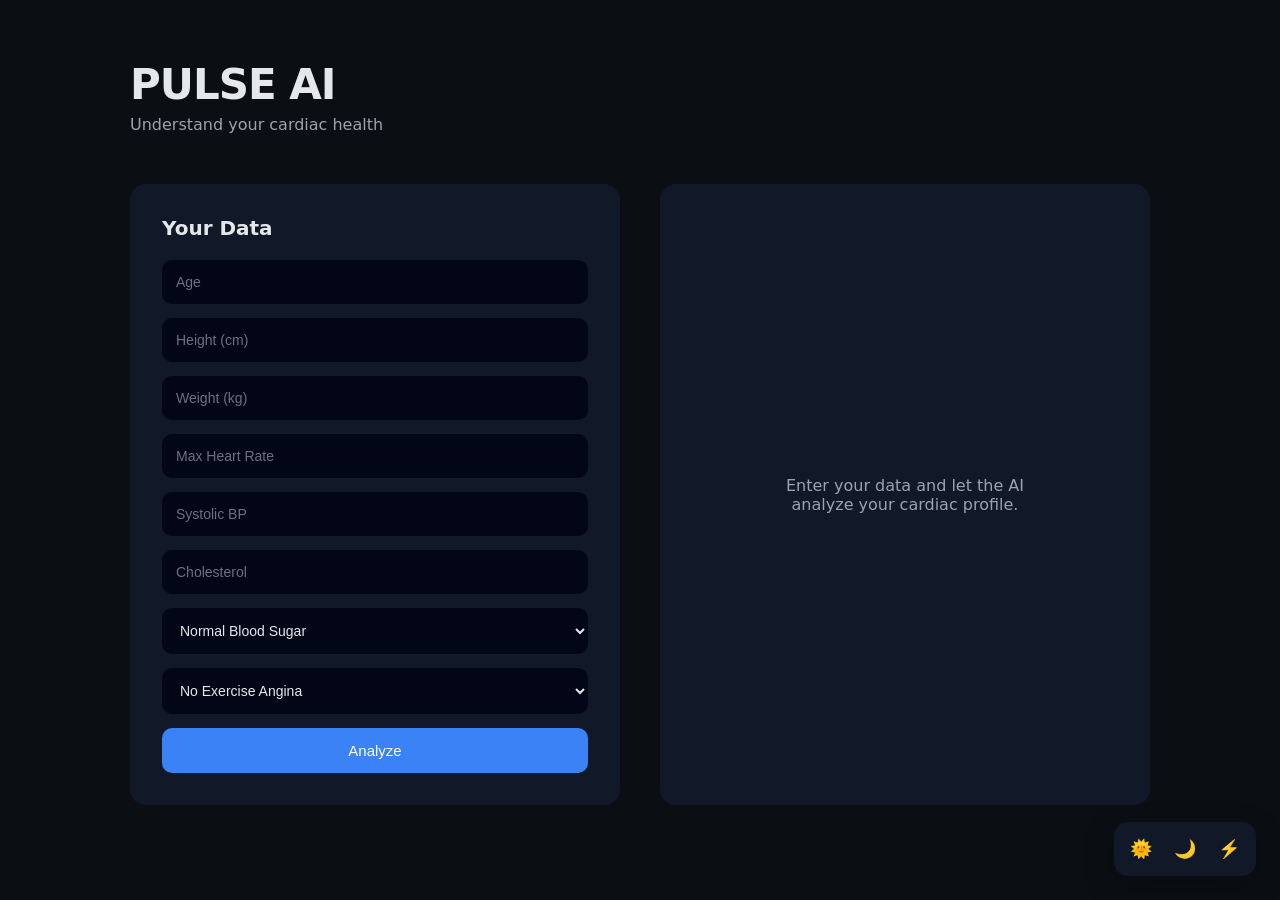
==== cardiac-risk-system/frontend/index.html @ c86362f6 "Add files via upload" ====
<!DOCTYPE html>
<html lang="en">
<head>
  <meta charset="UTF-8" />
  <title>PULSE AI</title>
  <link rel="stylesheet" href="style.css" />
</head>

<body class="theme-dark">
  <div class="container">

    <header class="header">
      <h1>PULSE AI</h1>
      <p>Understand your cardiac health</p>
    </header>

    <main class="main">
      <section class="input-panel">
        <h2>Your Data</h2>

        <form id="healthForm">
          <input id="age" type="number" placeholder="Age" required />
          <input id="height" type="number" placeholder="Height (cm)" required />
          <input id="weight" type="number" placeholder="Weight (kg)" required />
          <input id="pulse" type="number" placeholder="Max Heart Rate" required />
          <input id="bp" type="number" placeholder="Systolic BP" required />
          <input id="chol" type="number" placeholder="Cholesterol" required />

          <select id="sugar">
            <option value="0">Normal Blood Sugar</option>
            <option value="1">High Blood Sugar</option>
          </select>

          <select id="chest">
            <option value="0">No Exercise Angina</option>
            <option value="1">Exercise Angina</option>
          </select>

          <button type="submit">Analyze</button>
        </form>
      </section>

     <section class="output-panel">
  <div id="idleState" class="state">
    <p class="hint">
      Enter your data and let the AI analyze your cardiac profile.
    </p>
  </div>

  <div id="loadingState" class="state hidden">
    <div class="pulse-loader">
      <span></span><span></span><span></span>
    </div>
    <p class="loading-text">Analyzing cardiac signals…</p>
  </div>

  <div id="resultState" class="state hidden"></div>
</section>

    </main>

  </div>

  <script src="script.js"></script>
<div class="theme-toggle">
  <button onclick="setTheme('light')">🌞</button>
  <button onclick="setTheme('dark')">🌙</button>
  <button onclick="setTheme('contrast')">⚡</button>
</div>

</body>
</html>
---- cardiac-risk-system/frontend/style.css ----
body.theme-light {
  --bg: #f8fafc;
  --panel: #ffffff;
  --text: #0f172a;
  --muted: #475569;
  --accent: #2563eb;
}

body.theme-dark {
  --bg: #0b0f14;
  --panel: #111827;
  --text: #e5e7eb;
  --muted: #9ca3af;
  --accent: #3b82f6;
}

body.theme-contrast {
  --bg: #000000;
  --panel: #000000;
  --text: #ffffff;
  --muted: #ffffff;
  --accent: #ffff00;
}


:root {
  --bg: #0b0f14;
  --panel: #111827;
  --text: #e5e7eb;
  --muted: #9ca3af;
  --accent: #3b82f6;
}

* {
  box-sizing: border-box;
}

body {
  margin: 0;
  font-family: Inter, system-ui, -apple-system, BlinkMacSystemFont, sans-serif;
  background: var(--bg);
  color: var(--text);
}

.container {
  max-width: 1100px;
  margin: 0 auto;
  padding: 60px 40px;
}

.header h1 {
  font-size: 42px;
  margin: 0;
  letter-spacing: -1px;
}

.header p {
  margin-top: 6px;
  color: var(--muted);
}

.main {
  display: grid;
  grid-template-columns: 1fr 1fr;
  gap: 40px;
  margin-top: 50px;
}

.input-panel,
.output-panel {
  background: var(--panel);
  border-radius: 16px;
  padding: 32px;
}

.input-panel h2 {
  margin-top: 0;
  margin-bottom: 20px;
  font-size: 20px;
}

input,
select {
  width: 100%;
  padding: 14px;
  margin-bottom: 14px;
  border-radius: 10px;
  border: none;
  background: #020617;
  color: var(--text);
  font-size: 14px;
}

input::placeholder {
  color: #6b7280;
}

button {
  width: 100%;
  padding: 14px;
  border-radius: 10px;
  border: none;
  background: var(--accent);
  color: white;
  font-size: 15px;
  cursor: pointer;
}

button:hover {
  opacity: 0.9;
}

.output-panel {
  display: flex;
  align-items: center;
  justify-content: center;
}

.hint {
  color: var(--muted);
  font-size: 16px;
  text-align: center;
  max-width: 280px;
}
.state {
  transition: opacity 0.4s ease, transform 0.4s ease;
}

.hidden {
  opacity: 0;
  pointer-events: none;
  transform: translateY(6px);
  display: none;
}

/* Spinner */
.spinner {
  width: 42px;
  height: 42px;
  border: 3px solid #1e293b;
  border-top: 3px solid var(--accent);
  border-radius: 50%;
  animation: spin 0.9s linear infinite;
  margin: 0 auto 14px;
}

.loading-text {
  color: var(--muted);
  font-size: 15px;
}
.theme-toggle {
  position: fixed;
  bottom: 24px;
  right: 24px;
  display: flex;
  gap: 10px;
  background: var(--panel);
  padding: 10px;
  border-radius: 14px;
  box-shadow: 0 10px 30px rgba(0,0,0,0.3);
}

.theme-toggle button {
  background: transparent;
  border: none;
  font-size: 18px;
  cursor: pointer;
  color: var(--text);
  padding: 6px;
  border-radius: 8px;
}

.theme-toggle button:hover {
  background: var(--accent);
  color: white;
}

@keyframes spin {
  to {
    transform: rotate(360deg);
  }
}
.state {
  text-align: center;
  transition: opacity 0.4s ease, transform 0.4s ease;
}

.hidden {
  display: none;
}

.pulse-loader {
  display: flex;
  justify-content: center;
  gap: 8px;
  margin-bottom: 16px;
}

.pulse-loader span {
  width: 10px;
  height: 10px;
  background: var(--accent);
  border-radius: 50%;
  animation: pulse 1.2s infinite ease-in-out;
}

.pulse-loader span:nth-child(2) {
  animation-delay: 0.15s;
}
.pulse-loader span:nth-child(3) {
  animation-delay: 0.3s;
}

@keyframes pulse {
  0% { transform: scale(1); opacity: 0.6; }
  50% { transform: scale(1.6); opacity: 1; }
  100% { transform: scale(1); opacity: 0.6; }
}

.loading-text {
  color: var(--muted);
  font-size: 15px;
}
.risk-visual {
  margin-top: 24px;
  display: flex;
  justify-content: center;
}

canvas {
  max-width: 180px;
}
/* AI Advice Loader */
.ai-loader {
  width: 36px;
  height: 36px;
  border: 3px solid rgba(255,255,255,0.15);
  border-top: 3px solid var(--accent);
  border-radius: 50%;
  animation: spin 1s linear infinite;
  margin: 14px auto;
}

.ai-advice {
  padding: 14px 16px;
  border-radius: 12px;
  background: rgba(59,130,246,0.08);
  border: 1px solid rgba(59,130,246,0.25);
  animation: fadeGlow 0.6s ease;
}

@keyframes spin {
  to { transform: rotate(360deg); }
}

@keyframes fadeGlow {
  from {
    opacity: 0;
    box-shadow: 0 0 0 rgba(59,130,246,0);
  }
  to {
    opacity: 1;
    box-shadow: 0 0 18px rgba(59,130,246,0.25);
  }
}
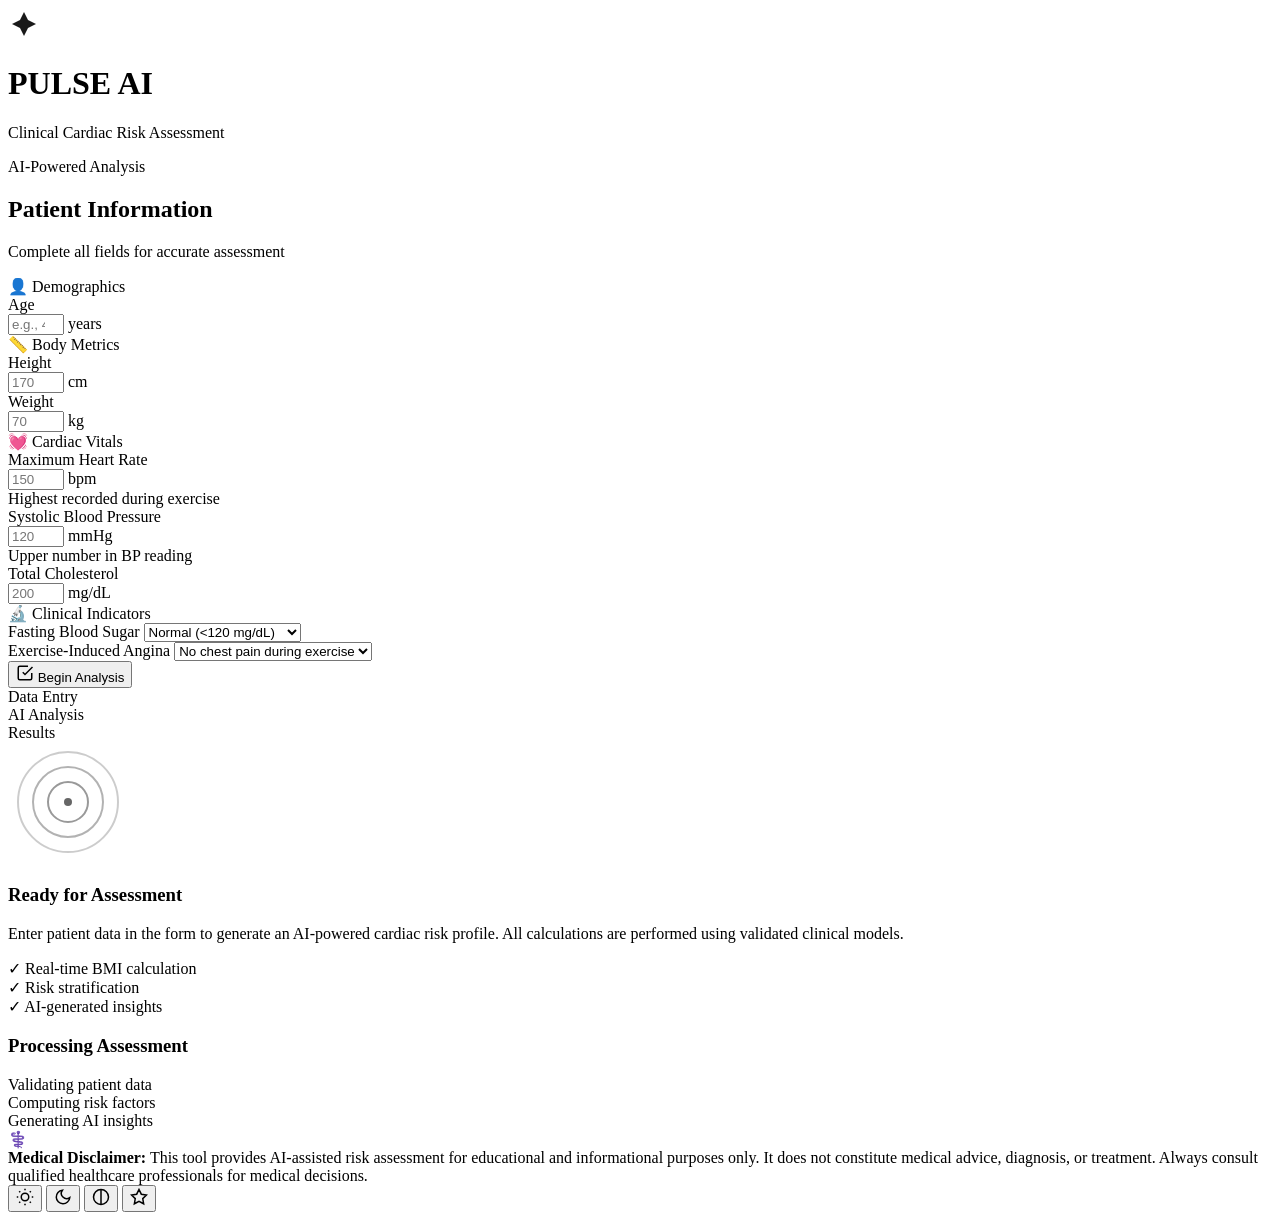
==== commit aa2db5b1: "Revamp index.html for improved UI and functionality Updated the HTML structure and styling for the c" ====
--- a/cardiac-risk-system/frontend/index.html
+++ b/cardiac-risk-system/frontend/index.html
@@ -2,71 +2,264 @@
 <html lang="en">
 <head>
   <meta charset="UTF-8" />
-  <title>PULSE AI</title>
-  <link rel="stylesheet" href="style.css" />
+  <meta name="viewport" content="width=device-width, initial-scale=1.0" />
+  <title>PULSE AI - Cardiac Health Assessment</title>
+  <link rel="preconnect" href="https://fonts.googleapis.com">
+  <link rel="preconnect" href="https://fonts.gstatic.com" crossorigin>
+  <link href="https://fonts.googleapis.com/css2?family=Inter:wght@300;400;500;600;700&display=swap" rel="stylesheet">
+  <link rel="stylesheet" href="style2.css" />
 </head>
 
 <body class="theme-dark">
+  <!-- Animated Background Ambience -->
+  <div class="ambience-layer"></div>
+
   <div class="container">
-
+    
+    <!-- Header -->
     <header class="header">
-      <h1>PULSE AI</h1>
-      <p>Understand your cardiac health</p>
+      <div class="brand">
+        <div class="brand-icon">
+          <svg width="32" height="32" viewBox="0 0 32 32" fill="none">
+            <path d="M16 4L20 12L28 16L20 20L16 28L12 20L4 16L12 12L16 4Z" fill="currentColor" opacity="0.9"/>
+          </svg>
+        </div>
+        <div>
+          <h1>PULSE AI</h1>
+          <p class="tagline">Clinical Cardiac Risk Assessment</p>
+        </div>
+      </div>
+      <div class="header-badge">
+        <span class="badge-dot"></span>
+        AI-Powered Analysis
+      </div>
     </header>
 
+    <!-- Main Content -->
     <main class="main">
+      
+      <!-- Input Panel -->
       <section class="input-panel">
-        <h2>Your Data</h2>
+        <div class="panel-header">
+          <h2>Patient Information</h2>
+          <p class="panel-subtitle">Complete all fields for accurate assessment</p>
+        </div>
 
         <form id="healthForm">
-          <input id="age" type="number" placeholder="Age" required />
-          <input id="height" type="number" placeholder="Height (cm)" required />
-          <input id="weight" type="number" placeholder="Weight (kg)" required />
-          <input id="pulse" type="number" placeholder="Max Heart Rate" required />
-          <input id="bp" type="number" placeholder="Systolic BP" required />
-          <input id="chol" type="number" placeholder="Cholesterol" required />
-
-          <select id="sugar">
-            <option value="0">Normal Blood Sugar</option>
-            <option value="1">High Blood Sugar</option>
-          </select>
-
-          <select id="chest">
-            <option value="0">No Exercise Angina</option>
-            <option value="1">Exercise Angina</option>
-          </select>
-
-          <button type="submit">Analyze</button>
+          
+          <!-- Demographic Section -->
+          <div class="form-section">
+            <div class="section-label">
+              <span class="section-icon">👤</span>
+              <span>Demographics</span>
+            </div>
+            <div class="form-group">
+              <label for="age">Age</label>
+              <div class="input-wrapper">
+                <input id="age" type="number" placeholder="e.g., 45" min="1" max="120" required />
+                <span class="input-unit">years</span>
+              </div>
+            </div>
+          </div>
+
+          <!-- Body Metrics Section -->
+          <div class="form-section">
+            <div class="section-label">
+              <span class="section-icon">📏</span>
+              <span>Body Metrics</span>
+            </div>
+            <div class="form-row">
+              <div class="form-group">
+                <label for="height">Height</label>
+                <div class="input-wrapper">
+                  <input id="height" type="number" placeholder="170" min="50" max="250" required />
+                  <span class="input-unit">cm</span>
+                </div>
+              </div>
+              <div class="form-group">
+                <label for="weight">Weight</label>
+                <div class="input-wrapper">
+                  <input id="weight" type="number" placeholder="70" min="20" max="300" required />
+                  <span class="input-unit">kg</span>
+                </div>
+              </div>
+            </div>
+          </div>
+
+          <!-- Vital Signs Section -->
+          <div class="form-section">
+            <div class="section-label">
+              <span class="section-icon">💓</span>
+              <span>Cardiac Vitals</span>
+            </div>
+            <div class="form-group">
+              <label for="pulse">Maximum Heart Rate</label>
+              <div class="input-wrapper">
+                <input id="pulse" type="number" placeholder="150" min="40" max="220" required />
+                <span class="input-unit">bpm</span>
+              </div>
+              <span class="field-hint">Highest recorded during exercise</span>
+            </div>
+            <div class="form-group">
+              <label for="bp">Systolic Blood Pressure</label>
+              <div class="input-wrapper">
+                <input id="bp" type="number" placeholder="120" min="70" max="200" required />
+                <span class="input-unit">mmHg</span>
+              </div>
+              <span class="field-hint">Upper number in BP reading</span>
+            </div>
+            <div class="form-group">
+              <label for="chol">Total Cholesterol</label>
+              <div class="input-wrapper">
+                <input id="chol" type="number" placeholder="200" min="100" max="400" required />
+                <span class="input-unit">mg/dL</span>
+              </div>
+            </div>
+          </div>
+
+          <!-- Clinical Indicators Section -->
+          <div class="form-section">
+            <div class="section-label">
+              <span class="section-icon">🔬</span>
+              <span>Clinical Indicators</span>
+            </div>
+            <div class="form-group">
+              <label for="sugar">Fasting Blood Sugar</label>
+              <select id="sugar" required>
+                <option value="0">Normal (&lt;120 mg/dL)</option>
+                <option value="1">Elevated (≥120 mg/dL)</option>
+              </select>
+            </div>
+            <div class="form-group">
+              <label for="chest">Exercise-Induced Angina</label>
+              <select id="chest" required>
+                <option value="0">No chest pain during exercise</option>
+                <option value="1">Chest pain during exercise</option>
+              </select>
+            </div>
+          </div>
+
+          <!-- Submit Button -->
+          <button type="submit" class="btn-primary">
+            <span class="btn-icon">
+              <svg width="18" height="18" viewBox="0 0 24 24" fill="none" stroke="currentColor" stroke-width="2">
+                <path d="M9 11l3 3L22 4"/>
+                <path d="M21 12v7a2 2 0 01-2 2H5a2 2 0 01-2-2V5a2 2 0 012-2h11"/>
+              </svg>
+            </span>
+            <span>Begin Analysis</span>
+          </button>
+
+          <!-- Progress Indicator -->
+          <div class="form-footer">
+            <div class="progress-steps">
+              <div class="step active">Data Entry</div>
+              <div class="step">AI Analysis</div>
+              <div class="step">Results</div>
+            </div>
+          </div>
         </form>
       </section>
 
-     <section class="output-panel">
-  <div id="idleState" class="state">
-    <p class="hint">
-      Enter your data and let the AI analyze your cardiac profile.
-    </p>
+      <!-- Output Panel -->
+      <section class="output-panel">
+        
+        <!-- Idle State -->
+        <div id="idleState" class="state">
+          <div class="idle-illustration">
+            <svg width="120" height="120" viewBox="0 0 120 120" fill="none">
+              <circle cx="60" cy="60" r="50" stroke="currentColor" stroke-width="2" opacity="0.2"/>
+              <circle cx="60" cy="60" r="35" stroke="currentColor" stroke-width="2" opacity="0.3"/>
+              <circle cx="60" cy="60" r="20" stroke="currentColor" stroke-width="2" opacity="0.4"/>
+              <circle cx="60" cy="60" r="4" fill="currentColor" opacity="0.6"/>
+            </svg>
+          </div>
+          <h3 class="idle-title">Ready for Assessment</h3>
+          <p class="idle-text">
+            Enter patient data in the form to generate an AI-powered cardiac risk profile. 
+            All calculations are performed using validated clinical models.
+          </p>
+          <div class="idle-features">
+            <div class="feature-item">
+              <span class="feature-icon">✓</span>
+              <span>Real-time BMI calculation</span>
+            </div>
+            <div class="feature-item">
+              <span class="feature-icon">✓</span>
+              <span>Risk stratification</span>
+            </div>
+            <div class="feature-item">
+              <span class="feature-icon">✓</span>
+              <span>AI-generated insights</span>
+            </div>
+          </div>
+        </div>
+
+        <!-- Loading State -->
+        <div id="loadingState" class="state hidden">
+          <div class="loading-container">
+            <div class="pulse-loader">
+              <span></span><span></span><span></span>
+            </div>
+            <h3 class="loading-title">Processing Assessment</h3>
+            <div class="loading-stages">
+              <div class="stage stage-1">Validating patient data</div>
+              <div class="stage stage-2">Computing risk factors</div>
+              <div class="stage stage-3">Generating AI insights</div>
+            </div>
+          </div>
+        </div>
+
+        <!-- Result State -->
+        <div id="resultState" class="state hidden"></div>
+
+      </section>
+
+    </main>
+
+    <!-- Medical Disclaimer -->
+    <footer class="disclaimer">
+      <div class="disclaimer-icon">⚕️</div>
+      <div class="disclaimer-content">
+        <strong>Medical Disclaimer:</strong> This tool provides AI-assisted risk assessment for educational and informational purposes only. It does not constitute medical advice, diagnosis, or treatment. Always consult qualified healthcare professionals for medical decisions.
+      </div>
+    </footer>
+
   </div>
 
-  <div id="loadingState" class="state hidden">
-    <div class="pulse-loader">
-      <span></span><span></span><span></span>
-    </div>
-    <p class="loading-text">Analyzing cardiac signals…</p>
+  <!-- Theme Toggle -->
+  <div class="theme-toggle">
+    <button onclick="setTheme('light')" title="Light Mode" aria-label="Light Mode">
+      <svg width="18" height="18" viewBox="0 0 24 24" fill="none" stroke="currentColor" stroke-width="2">
+        <circle cx="12" cy="12" r="5"/>
+        <line x1="12" y1="1" x2="12" y2="3"/>
+        <line x1="12" y1="21" x2="12" y2="23"/>
+        <line x1="4.22" y1="4.22" x2="5.64" y2="5.64"/>
+        <line x1="18.36" y1="18.36" x2="19.78" y2="19.78"/>
+        <line x1="1" y1="12" x2="3" y2="12"/>
+        <line x1="21" y1="12" x2="23" y2="12"/>
+        <line x1="4.22" y1="19.78" x2="5.64" y2="18.36"/>
+        <line x1="18.36" y1="5.64" x2="19.78" y2="4.22"/>
+      </svg>
+    </button>
+    <button onclick="setTheme('dark')" title="Dark Mode" aria-label="Dark Mode">
+      <svg width="18" height="18" viewBox="0 0 24 24" fill="none" stroke="currentColor" stroke-width="2">
+        <path d="M21 12.79A9 9 0 1 1 11.21 3 7 7 0 0 0 21 12.79z"/>
+      </svg>
+    </button>
+    <button onclick="setTheme('contrast')" title="High Contrast" aria-label="High Contrast">
+      <svg width="18" height="18" viewBox="0 0 24 24" fill="none" stroke="currentColor" stroke-width="2">
+        <circle cx="12" cy="12" r="10"/>
+        <path d="M12 2v20"/>
+      </svg>
+    </button>
+    <button onclick="setTheme('obsidian')" title="Obsidian Purple" aria-label="Obsidian Purple" class="theme-premium">
+      <svg width="18" height="18" viewBox="0 0 24 24" fill="none" stroke="currentColor" stroke-width="2">
+        <polygon points="12 2 15.09 8.26 22 9.27 17 14.14 18.18 21.02 12 17.77 5.82 21.02 7 14.14 2 9.27 8.91 8.26 12 2"/>
+      </svg>
+    </button>
   </div>
 
-  <div id="resultState" class="state hidden"></div>
-</section>
-
-    </main>
-
-  </div>
-
-  <script src="script.js"></script>
-<div class="theme-toggle">
-  <button onclick="setTheme('light')">🌞</button>
-  <button onclick="setTheme('dark')">🌙</button>
-  <button onclick="setTheme('contrast')">⚡</button>
-</div>
-
+  <script src="script2.js"></script>
 </body>
 </html>
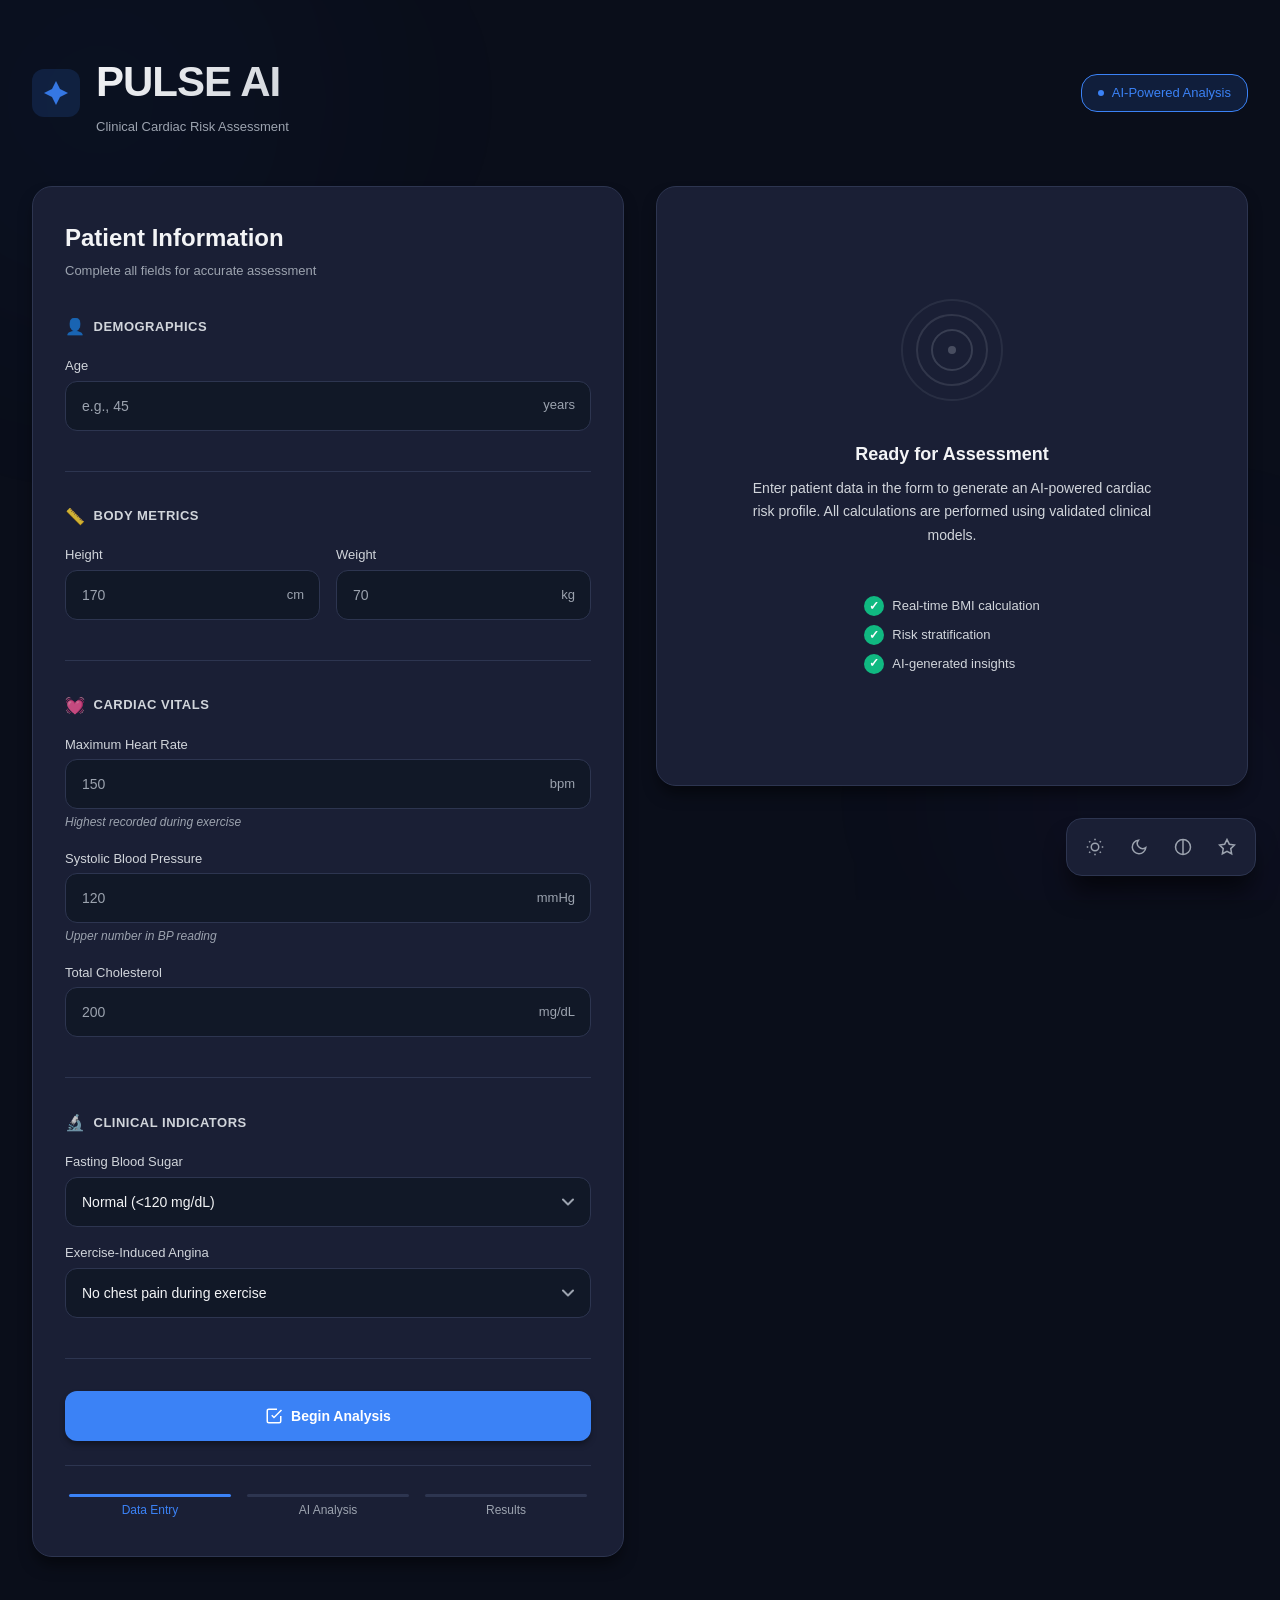
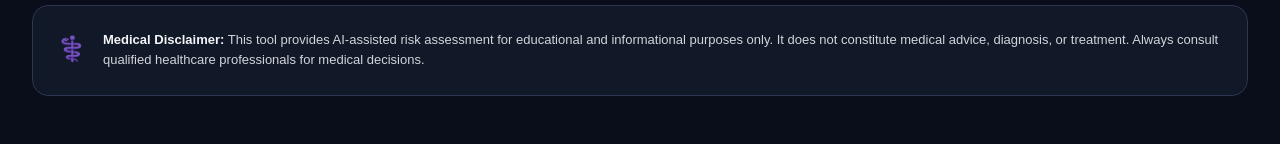
==== commit 0b6667a6: "Update index.html" ====
--- a/cardiac-risk-system/frontend/index.html
+++ b/cardiac-risk-system/frontend/index.html
@@ -7,7 +7,7 @@
   <link rel="preconnect" href="https://fonts.googleapis.com">
   <link rel="preconnect" href="https://fonts.gstatic.com" crossorigin>
   <link href="https://fonts.googleapis.com/css2?family=Inter:wght@300;400;500;600;700&display=swap" rel="stylesheet">
-  <link rel="stylesheet" href="style2.css" />
+  <link rel="stylesheet" href="style.css" />
 </head>
 
 <body class="theme-dark">
@@ -260,6 +260,6 @@
     </button>
   </div>
 
-  <script src="script2.js"></script>
+  <script src="script.js"></script>
 </body>
 </html>
--- a/cardiac-risk-system/frontend/style.css
+++ b/cardiac-risk-system/frontend/style.css
@@ -0,0 +1,973 @@
+/* ========================================
+   THEME VARIABLES
+======================================== */
+
+:root {
+  /* Spacing System */
+  --space-xs: 4px;
+  --space-sm: 8px;
+  --space-md: 16px;
+  --space-lg: 24px;
+  --space-xl: 32px;
+  --space-2xl: 48px;
+  
+  /* Typography */
+  --font-xs: 12px;
+  --font-sm: 13px;
+  --font-base: 14px;
+  --font-md: 16px;
+  --font-lg: 18px;
+  --font-xl: 24px;
+  --font-2xl: 32px;
+  --font-3xl: 42px;
+  
+  /* Border Radius */
+  --radius-sm: 8px;
+  --radius-md: 12px;
+  --radius-lg: 16px;
+  --radius-xl: 20px;
+  
+  /* Transitions */
+  --transition-fast: 150ms cubic-bezier(0.4, 0, 0.2, 1);
+  --transition-base: 250ms cubic-bezier(0.4, 0, 0.2, 1);
+  --transition-slow: 400ms cubic-bezier(0.4, 0, 0.2, 1);
+}
+
+/* Light Theme */
+body.theme-light {
+  --bg: #f9fafb;
+  --bg-secondary: #f3f4f6;
+  --panel: #ffffff;
+  --panel-hover: #fafafa;
+  --text: #111827;
+  --text-secondary: #6b7280;
+  --text-muted: #9ca3af;
+  --accent: #2563eb;
+  --accent-hover: #1d4ed8;
+  --accent-light: rgba(37, 99, 235, 0.1);
+  --border: #e5e7eb;
+  --border-strong: #d1d5db;
+  --success: #10b981;
+  --warning: #f59e0b;
+  --danger: #ef4444;
+  --shadow-sm: 0 1px 2px rgba(0, 0, 0, 0.05);
+  --shadow-md: 0 4px 6px -1px rgba(0, 0, 0, 0.1);
+  --shadow-lg: 0 10px 15px -3px rgba(0, 0, 0, 0.1);
+  --shadow-xl: 0 20px 25px -5px rgba(0, 0, 0, 0.1);
+  --ambience-color-1: rgba(37, 99, 235, 0.05);
+  --ambience-color-2: rgba(139, 92, 246, 0.05);
+}
+
+/* Dark Theme */
+body.theme-dark {
+  --bg: #0a0e1a;
+  --bg-secondary: #111827;
+  --panel: #1a1f35;
+  --panel-hover: #1e2540;
+  --text: #f3f4f6;
+  --text-secondary: #d1d5db;
+  --text-muted: #9ca3af;
+  --accent: #3b82f6;
+  --accent-hover: #2563eb;
+  --accent-light: rgba(59, 130, 246, 0.15);
+  --border: #2d3550;
+  --border-strong: #3f4a6b;
+  --success: #10b981;
+  --warning: #f59e0b;
+  --danger: #ef4444;
+  --shadow-sm: 0 1px 2px rgba(0, 0, 0, 0.3);
+  --shadow-md: 0 4px 6px -1px rgba(0, 0, 0, 0.4);
+  --shadow-lg: 0 10px 15px -3px rgba(0, 0, 0, 0.5);
+  --shadow-xl: 0 20px 25px -5px rgba(0, 0, 0, 0.6);
+  --ambience-color-1: rgba(59, 130, 246, 0.08);
+  --ambience-color-2: rgba(139, 92, 246, 0.08);
+}
+
+/* High Contrast Theme */
+body.theme-contrast {
+  --bg: #000000;
+  --bg-secondary: #0a0a0a;
+  --panel: #000000;
+  --panel-hover: #1a1a1a;
+  --text: #ffffff;
+  --text-secondary: #ffffff;
+  --text-muted: #cccccc;
+  --accent: #ffff00;
+  --accent-hover: #ffff33;
+  --accent-light: rgba(255, 255, 0, 0.15);
+  --border: #ffffff;
+  --border-strong: #ffffff;
+  --success: #00ff00;
+  --warning: #ffaa00;
+  --danger: #ff0000;
+  --shadow-sm: none;
+  --shadow-md: none;
+  --shadow-lg: none;
+  --shadow-xl: none;
+  --ambience-color-1: rgba(255, 255, 0, 0.05);
+  --ambience-color-2: rgba(0, 255, 255, 0.05);
+}
+
+/* Obsidian Purple Theme (Premium) */
+body.theme-obsidian {
+  --bg: #0d0a14;
+  --bg-secondary: #1a1425;
+  --panel: #1f1833;
+  --panel-hover: #251e3d;
+  --text: #e8e3f5;
+  --text-secondary: #c5b8e3;
+  --text-muted: #9b8bc4;
+  --accent: #a78bfa;
+  --accent-hover: #8b5cf6;
+  --accent-light: rgba(167, 139, 250, 0.15);
+  --border: #3a2d5a;
+  --border-strong: #4f3e7a;
+  --success: #34d399;
+  --warning: #fbbf24;
+  --danger: #f87171;
+  --shadow-sm: 0 1px 2px rgba(139, 92, 246, 0.1);
+  --shadow-md: 0 4px 6px -1px rgba(139, 92, 246, 0.2);
+  --shadow-lg: 0 10px 15px -3px rgba(139, 92, 246, 0.3);
+  --shadow-xl: 0 20px 25px -5px rgba(139, 92, 246, 0.4);
+  --ambience-color-1: rgba(167, 139, 250, 0.08);
+  --ambience-color-2: rgba(236, 72, 153, 0.08);
+}
+
+/* ========================================
+   GLOBAL RESETS & BASE STYLES
+======================================== */
+
+* {
+  box-sizing: border-box;
+  margin: 0;
+  padding: 0;
+}
+
+body {
+  font-family: 'Inter', -apple-system, BlinkMacSystemFont, 'Segoe UI', Roboto, Oxygen, Ubuntu, sans-serif;
+  background: var(--bg);
+  color: var(--text);
+  font-size: var(--font-base);
+  line-height: 1.6;
+  -webkit-font-smoothing: antialiased;
+  -moz-osx-font-smoothing: grayscale;
+  min-height: 100vh;
+  position: relative;
+  overflow-x: hidden;
+}
+
+/* ========================================
+   ANIMATED BACKGROUND AMBIENCE
+======================================== */
+
+.ambience-layer {
+  position: fixed;
+  top: 0;
+  left: 0;
+  width: 100%;
+  height: 100%;
+  pointer-events: none;
+  z-index: 0;
+  overflow: hidden;
+}
+
+.ambience-layer::before,
+.ambience-layer::after {
+  content: '';
+  position: absolute;
+  border-radius: 50%;
+  filter: blur(120px);
+  opacity: 0.6;
+  animation: float 20s ease-in-out infinite;
+}
+
+.ambience-layer::before {
+  width: 600px;
+  height: 600px;
+  background: radial-gradient(circle, var(--ambience-color-1), transparent);
+  top: -200px;
+  left: -200px;
+  animation-delay: 0s;
+}
+
+.ambience-layer::after {
+  width: 500px;
+  height: 500px;
+  background: radial-gradient(circle, var(--ambience-color-2), transparent);
+  bottom: -150px;
+  right: -150px;
+  animation-delay: 5s;
+  animation-duration: 25s;
+}
+
+@keyframes float {
+  0%, 100% {
+    transform: translate(0, 0) scale(1);
+  }
+  25% {
+    transform: translate(50px, -50px) scale(1.1);
+  }
+  50% {
+    transform: translate(-30px, 30px) scale(0.9);
+  }
+  75% {
+    transform: translate(40px, 20px) scale(1.05);
+  }
+}
+
+/* ========================================
+   LAYOUT CONTAINER
+======================================== */
+
+.container {
+  max-width: 1280px;
+  margin: 0 auto;
+  padding: var(--space-2xl) var(--space-xl);
+  position: relative;
+  z-index: 1;
+}
+
+@media (max-width: 768px) {
+  .container {
+    padding: var(--space-lg) var(--space-md);
+  }
+}
+
+/* ========================================
+   HEADER
+======================================== */
+
+.header {
+  display: flex;
+  justify-content: space-between;
+  align-items: center;
+  margin-bottom: var(--space-2xl);
+  flex-wrap: wrap;
+  gap: var(--space-md);
+}
+
+.brand {
+  display: flex;
+  align-items: center;
+  gap: var(--space-md);
+}
+
+.brand-icon {
+  width: 48px;
+  height: 48px;
+  display: flex;
+  align-items: center;
+  justify-content: center;
+  background: var(--accent-light);
+  border-radius: var(--radius-md);
+  color: var(--accent);
+}
+
+.brand h1 {
+  font-size: var(--font-3xl);
+  font-weight: 700;
+  letter-spacing: -1px;
+  margin: 0;
+  background: linear-gradient(135deg, var(--text) 0%, var(--text-secondary) 100%);
+  -webkit-background-clip: text;
+  -webkit-text-fill-color: transparent;
+  background-clip: text;
+}
+
+.tagline {
+  font-size: var(--font-sm);
+  color: var(--text-muted);
+  margin-top: 2px;
+}
+
+.header-badge {
+  display: flex;
+  align-items: center;
+  gap: var(--space-sm);
+  padding: var(--space-sm) var(--space-md);
+  background: var(--accent-light);
+  border: 1px solid var(--accent);
+  border-radius: var(--radius-lg);
+  font-size: var(--font-sm);
+  font-weight: 500;
+  color: var(--accent);
+}
+
+.badge-dot {
+  width: 6px;
+  height: 6px;
+  background: var(--accent);
+  border-radius: 50%;
+  animation: pulse-dot 2s ease-in-out infinite;
+}
+
+@keyframes pulse-dot {
+  0%, 100% {
+    opacity: 1;
+    transform: scale(1);
+  }
+  50% {
+    opacity: 0.5;
+    transform: scale(1.3);
+  }
+}
+
+/* ========================================
+   MAIN LAYOUT
+======================================== */
+
+.main {
+  display: grid;
+  grid-template-columns: 1fr 1fr;
+  gap: var(--space-xl);
+  align-items: start;
+}
+
+@media (max-width: 1024px) {
+  .main {
+    grid-template-columns: 1fr;
+  }
+}
+
+/* ========================================
+   PANELS
+======================================== */
+
+.input-panel,
+.output-panel {
+  background: var(--panel);
+  border: 1px solid var(--border);
+  border-radius: var(--radius-xl);
+  padding: var(--space-xl);
+  box-shadow: var(--shadow-lg);
+  transition: all var(--transition-base);
+}
+
+.input-panel {
+  position: sticky;
+  top: var(--space-lg);
+}
+
+.panel-header {
+  margin-bottom: var(--space-xl);
+}
+
+.panel-header h2 {
+  font-size: var(--font-xl);
+  font-weight: 600;
+  margin-bottom: var(--space-xs);
+  color: var(--text);
+}
+
+.panel-subtitle {
+  font-size: var(--font-sm);
+  color: var(--text-muted);
+}
+
+/* ========================================
+   FORM SECTIONS
+======================================== */
+
+.form-section {
+  margin-bottom: var(--space-xl);
+  padding-bottom: var(--space-lg);
+  border-bottom: 1px solid var(--border);
+}
+
+.form-section:last-of-type {
+  border-bottom: none;
+  margin-bottom: var(--space-lg);
+}
+
+.section-label {
+  display: flex;
+  align-items: center;
+  gap: var(--space-sm);
+  font-size: var(--font-sm);
+  font-weight: 600;
+  color: var(--text-secondary);
+  text-transform: uppercase;
+  letter-spacing: 0.5px;
+  margin-bottom: var(--space-md);
+}
+
+.section-icon {
+  font-size: var(--font-md);
+  opacity: 0.8;
+}
+
+/* ========================================
+   FORM GROUPS
+======================================== */
+
+.form-group {
+  margin-bottom: var(--space-md);
+}
+
+.form-row {
+  display: grid;
+  grid-template-columns: 1fr 1fr;
+  gap: var(--space-md);
+}
+
+@media (max-width: 640px) {
+  .form-row {
+    grid-template-columns: 1fr;
+  }
+}
+
+label {
+  display: block;
+  font-size: var(--font-sm);
+  font-weight: 500;
+  color: var(--text-secondary);
+  margin-bottom: var(--space-xs);
+}
+
+.input-wrapper {
+  position: relative;
+  display: flex;
+  align-items: center;
+}
+
+input,
+select {
+  width: 100%;
+  padding: var(--space-md);
+  padding-right: 60px;
+  border: 1px solid var(--border);
+  border-radius: var(--radius-md);
+  background: var(--bg-secondary);
+  color: var(--text);
+  font-size: var(--font-base);
+  font-family: inherit;
+  transition: all var(--transition-fast);
+  outline: none;
+}
+
+input:focus,
+select:focus {
+  border-color: var(--accent);
+  background: var(--panel);
+  box-shadow: 0 0 0 3px var(--accent-light);
+}
+
+input::placeholder {
+  color: var(--text-muted);
+}
+
+.input-unit {
+  position: absolute;
+  right: var(--space-md);
+  font-size: var(--font-sm);
+  color: var(--text-muted);
+  pointer-events: none;
+}
+
+.field-hint {
+  display: block;
+  margin-top: var(--space-xs);
+  font-size: var(--font-xs);
+  color: var(--text-muted);
+  font-style: italic;
+}
+
+select {
+  padding-right: var(--space-md);
+  cursor: pointer;
+  appearance: none;
+  background-image: url("data:image/svg+xml,%3Csvg width='12' height='8' viewBox='0 0 12 8' fill='none' xmlns='http://www.w3.org/2000/svg'%3E%3Cpath d='M1 1.5L6 6.5L11 1.5' stroke='%239ca3af' stroke-width='2' stroke-linecap='round' stroke-linejoin='round'/%3E%3C/svg%3E");
+  background-repeat: no-repeat;
+  background-position: right 16px center;
+}
+
+/* ========================================
+   BUTTONS
+======================================== */
+
+.btn-primary {
+  width: 100%;
+  display: flex;
+  align-items: center;
+  justify-content: center;
+  gap: var(--space-sm);
+  padding: var(--space-md) var(--space-lg);
+  border: none;
+  border-radius: var(--radius-md);
+  background: var(--accent);
+  color: white;
+  font-size: var(--font-base);
+  font-weight: 600;
+  font-family: inherit;
+  cursor: pointer;
+  transition: all var(--transition-fast);
+  box-shadow: var(--shadow-md);
+}
+
+.btn-primary:hover {
+  background: var(--accent-hover);
+  transform: translateY(-1px);
+  box-shadow: var(--shadow-lg);
+}
+
+.btn-primary:active {
+  transform: translateY(0);
+}
+
+.btn-icon {
+  display: flex;
+  align-items: center;
+}
+
+/* ========================================
+   FORM FOOTER & PROGRESS
+======================================== */
+
+.form-footer {
+  margin-top: var(--space-lg);
+  padding-top: var(--space-lg);
+  border-top: 1px solid var(--border);
+}
+
+.progress-steps {
+  display: flex;
+  justify-content: space-between;
+  gap: var(--space-sm);
+}
+
+.step {
+  flex: 1;
+  text-align: center;
+  padding: var(--space-xs);
+  font-size: var(--font-xs);
+  color: var(--text-muted);
+  position: relative;
+  font-weight: 500;
+}
+
+.step::before {
+  content: '';
+  display: block;
+  width: 100%;
+  height: 3px;
+  background: var(--border);
+  border-radius: 2px;
+  margin-bottom: var(--space-xs);
+  transition: background var(--transition-base);
+}
+
+.step.active {
+  color: var(--accent);
+}
+
+.step.active::before {
+  background: var(--accent);
+}
+
+/* ========================================
+   OUTPUT PANEL STATES
+======================================== */
+
+.output-panel {
+  min-height: 600px;
+  display: flex;
+  align-items: center;
+  justify-content: center;
+}
+
+.state {
+  width: 100%;
+  text-align: center;
+  opacity: 1;
+  transform: translateY(0);
+  transition: opacity var(--transition-base), transform var(--transition-base);
+}
+
+.state.hidden {
+  display: none;
+  opacity: 0;
+  transform: translateY(20px);
+}
+
+/* ========================================
+   IDLE STATE
+======================================== */
+
+.idle-illustration {
+  margin-bottom: var(--space-lg);
+  color: var(--text-muted);
+  opacity: 0.6;
+}
+
+.idle-illustration svg {
+  animation: rotate-slow 20s linear infinite;
+}
+
+@keyframes rotate-slow {
+  from {
+    transform: rotate(0deg);
+  }
+  to {
+    transform: rotate(360deg);
+  }
+}
+
+.idle-title {
+  font-size: var(--font-lg);
+  font-weight: 600;
+  color: var(--text);
+  margin-bottom: var(--space-sm);
+}
+
+.idle-text {
+  font-size: var(--font-base);
+  color: var(--text-secondary);
+  line-height: 1.7;
+  max-width: 400px;
+  margin: 0 auto var(--space-lg);
+}
+
+.idle-features {
+  display: inline-block;
+  text-align: left;
+  margin-top: var(--space-lg);
+}
+
+.feature-item {
+  display: flex;
+  align-items: center;
+  gap: var(--space-sm);
+  margin-bottom: var(--space-sm);
+  font-size: var(--font-sm);
+  color: var(--text-secondary);
+}
+
+.feature-icon {
+  display: flex;
+  align-items: center;
+  justify-content: center;
+  width: 20px;
+  height: 20px;
+  background: var(--success);
+  color: white;
+  border-radius: 50%;
+  font-size: 12px;
+  font-weight: bold;
+}
+
+/* ========================================
+   LOADING STATE
+======================================== */
+
+.loading-container {
+  padding: var(--space-xl);
+}
+
+.pulse-loader {
+  display: flex;
+  justify-content: center;
+  gap: var(--space-sm);
+  margin-bottom: var(--space-lg);
+}
+
+.pulse-loader span {
+  width: 12px;
+  height: 12px;
+  background: var(--accent);
+  border-radius: 50%;
+  animation: pulse-wave 1.4s ease-in-out infinite;
+}
+
+.pulse-loader span:nth-child(2) {
+  animation-delay: 0.2s;
+}
+
+.pulse-loader span:nth-child(3) {
+  animation-delay: 0.4s;
+}
+
+@keyframes pulse-wave {
+  0%, 100% {
+    transform: scale(0.8);
+    opacity: 0.5;
+  }
+  50% {
+    transform: scale(1.3);
+    opacity: 1;
+  }
+}
+
+.loading-title {
+  font-size: var(--font-lg);
+  font-weight: 600;
+  color: var(--text);
+  margin-bottom: var(--space-lg);
+}
+
+.loading-stages {
+  display: flex;
+  flex-direction: column;
+  gap: var(--space-md);
+  max-width: 320px;
+  margin: 0 auto;
+}
+
+.stage {
+  padding: var(--space-md);
+  background: var(--bg-secondary);
+  border: 1px solid var(--border);
+  border-radius: var(--radius-md);
+  font-size: var(--font-sm);
+  color: var(--text-muted);
+  opacity: 0;
+  transform: translateX(-20px);
+  animation: stage-reveal 0.5s ease forwards;
+}
+
+.stage-1 {
+  animation-delay: 0.3s;
+}
+
+.stage-2 {
+  animation-delay: 0.6s;
+}
+
+.stage-3 {
+  animation-delay: 0.9s;
+}
+
+@keyframes stage-reveal {
+  to {
+    opacity: 1;
+    transform: translateX(0);
+  }
+}
+
+/* ========================================
+   RESULT STATE (Dynamic Content)
+======================================== */
+
+#resultState h2 {
+  font-size: var(--font-xl);
+  font-weight: 700;
+  margin-bottom: var(--space-lg);
+  color: var(--text);
+  text-align: center;
+}
+
+#resultState p {
+  display: flex;
+  justify-content: space-between;
+  align-items: center;
+  padding: var(--space-md);
+  margin-bottom: var(--space-sm);
+  background: var(--bg-secondary);
+  border: 1px solid var(--border);
+  border-radius: var(--radius-md);
+  font-size: var(--font-base);
+}
+
+#resultState strong {
+  font-weight: 600;
+  color: var(--text-secondary);
+}
+
+.risk-visual {
+  margin: var(--space-xl) 0;
+  display: flex;
+  justify-content: center;
+  align-items: center;
+}
+
+canvas {
+  max-width: 200px;
+  filter: drop-shadow(0 4px 12px rgba(0, 0, 0, 0.15));
+}
+
+/* AI Advice Styling */
+.ai-loader {
+  width: 40px;
+  height: 40px;
+  border: 3px solid var(--border);
+  border-top: 3px solid var(--accent);
+  border-radius: 50%;
+  animation: spin 1s linear infinite;
+  margin: var(--space-md) auto;
+}
+
+@keyframes spin {
+  to {
+    transform: rotate(360deg);
+  }
+}
+
+.ai-advice {
+  padding: var(--space-lg);
+  background: var(--accent-light);
+  border: 1px solid var(--accent);
+  border-radius: var(--radius-lg);
+  text-align: left;
+  animation: advice-appear 0.6s ease;
+  box-shadow: 0 0 0 0 var(--accent);
+}
+
+.ai-advice p {
+  background: transparent;
+  border: none;
+  padding: 0;
+  margin: 0;
+  display: block;
+  line-height: 1.7;
+  color: var(--text);
+}
+
+@keyframes advice-appear {
+  from {
+    opacity: 0;
+    transform: translateY(10px);
+  }
+  to {
+    opacity: 1;
+    transform: translateY(0);
+  }
+}
+
+/* ========================================
+   DISCLAIMER
+======================================== */
+
+.disclaimer {
+  margin-top: var(--space-2xl);
+  padding: var(--space-lg);
+  background: var(--bg-secondary);
+  border: 1px solid var(--border);
+  border-radius: var(--radius-lg);
+  display: flex;
+  gap: var(--space-md);
+  align-items: flex-start;
+}
+
+.disclaimer-icon {
+  font-size: var(--font-xl);
+  flex-shrink: 0;
+}
+
+.disclaimer-content {
+  font-size: var(--font-sm);
+  color: var(--text-secondary);
+  line-height: 1.6;
+}
+
+.disclaimer-content strong {
+  color: var(--text);
+  font-weight: 600;
+}
+
+/* ========================================
+   THEME TOGGLE
+======================================== */
+
+.theme-toggle {
+  position: fixed;
+  bottom: var(--space-lg);
+  right: var(--space-lg);
+  display: flex;
+  gap: var(--space-xs);
+  background: var(--panel);
+  border: 1px solid var(--border);
+  padding: var(--space-sm);
+  border-radius: var(--radius-lg);
+  box-shadow: var(--shadow-xl);
+  z-index: 1000;
+}
+
+.theme-toggle button {
+  width: 40px;
+  height: 40px;
+  display: flex;
+  align-items: center;
+  justify-content: center;
+  background: transparent;
+  border: none;
+  border-radius: var(--radius-sm);
+  color: var(--text-muted);
+  cursor: pointer;
+  transition: all var(--transition-fast);
+}
+
+.theme-toggle button:hover {
+  background: var(--accent-light);
+  color: var(--accent);
+  transform: scale(1.1);
+}
+
+.theme-toggle button.theme-premium:hover {
+  background: linear-gradient(135deg, rgba(167, 139, 250, 0.2), rgba(236, 72, 153, 0.2));
+  color: #a78bfa;
+}
+
+@media (max-width: 640px) {
+  .theme-toggle {
+    bottom: var(--space-md);
+    right: var(--space-md);
+  }
+}
+
+/* ========================================
+   RESPONSIVE ADJUSTMENTS
+======================================== */
+
+@media (max-width: 1024px) {
+  .input-panel {
+    position: relative;
+    top: 0;
+  }
+  
+  .output-panel {
+    min-height: 400px;
+  }
+}
+
+@media (max-width: 640px) {
+  .header {
+    flex-direction: column;
+    align-items: flex-start;
+  }
+  
+  .brand h1 {
+    font-size: var(--font-2xl);
+  }
+  
+  .panel-header h2 {
+    font-size: var(--font-lg);
+  }
+  
+  .input-panel,
+  .output-panel {
+    padding: var(--space-lg);
+  }
+}
+
+/* ========================================
+   ACCESSIBILITY
+======================================== */
+
+@media (prefers-reduced-motion: reduce) {
+  *,
+  *::before,
+  *::after {
+    animation-duration: 0.01ms !important;
+    animation-iteration-count: 1 !important;
+    transition-duration: 0.01ms !important;
+  }
+}
+
+/* Focus visible for keyboard navigation */
+*:focus-visible {
+  outline: 2px solid var(--accent);
+  outline-offset: 2px;
+}
+
+button:focus-visible {
+  outline-offset: 4px;
+}
